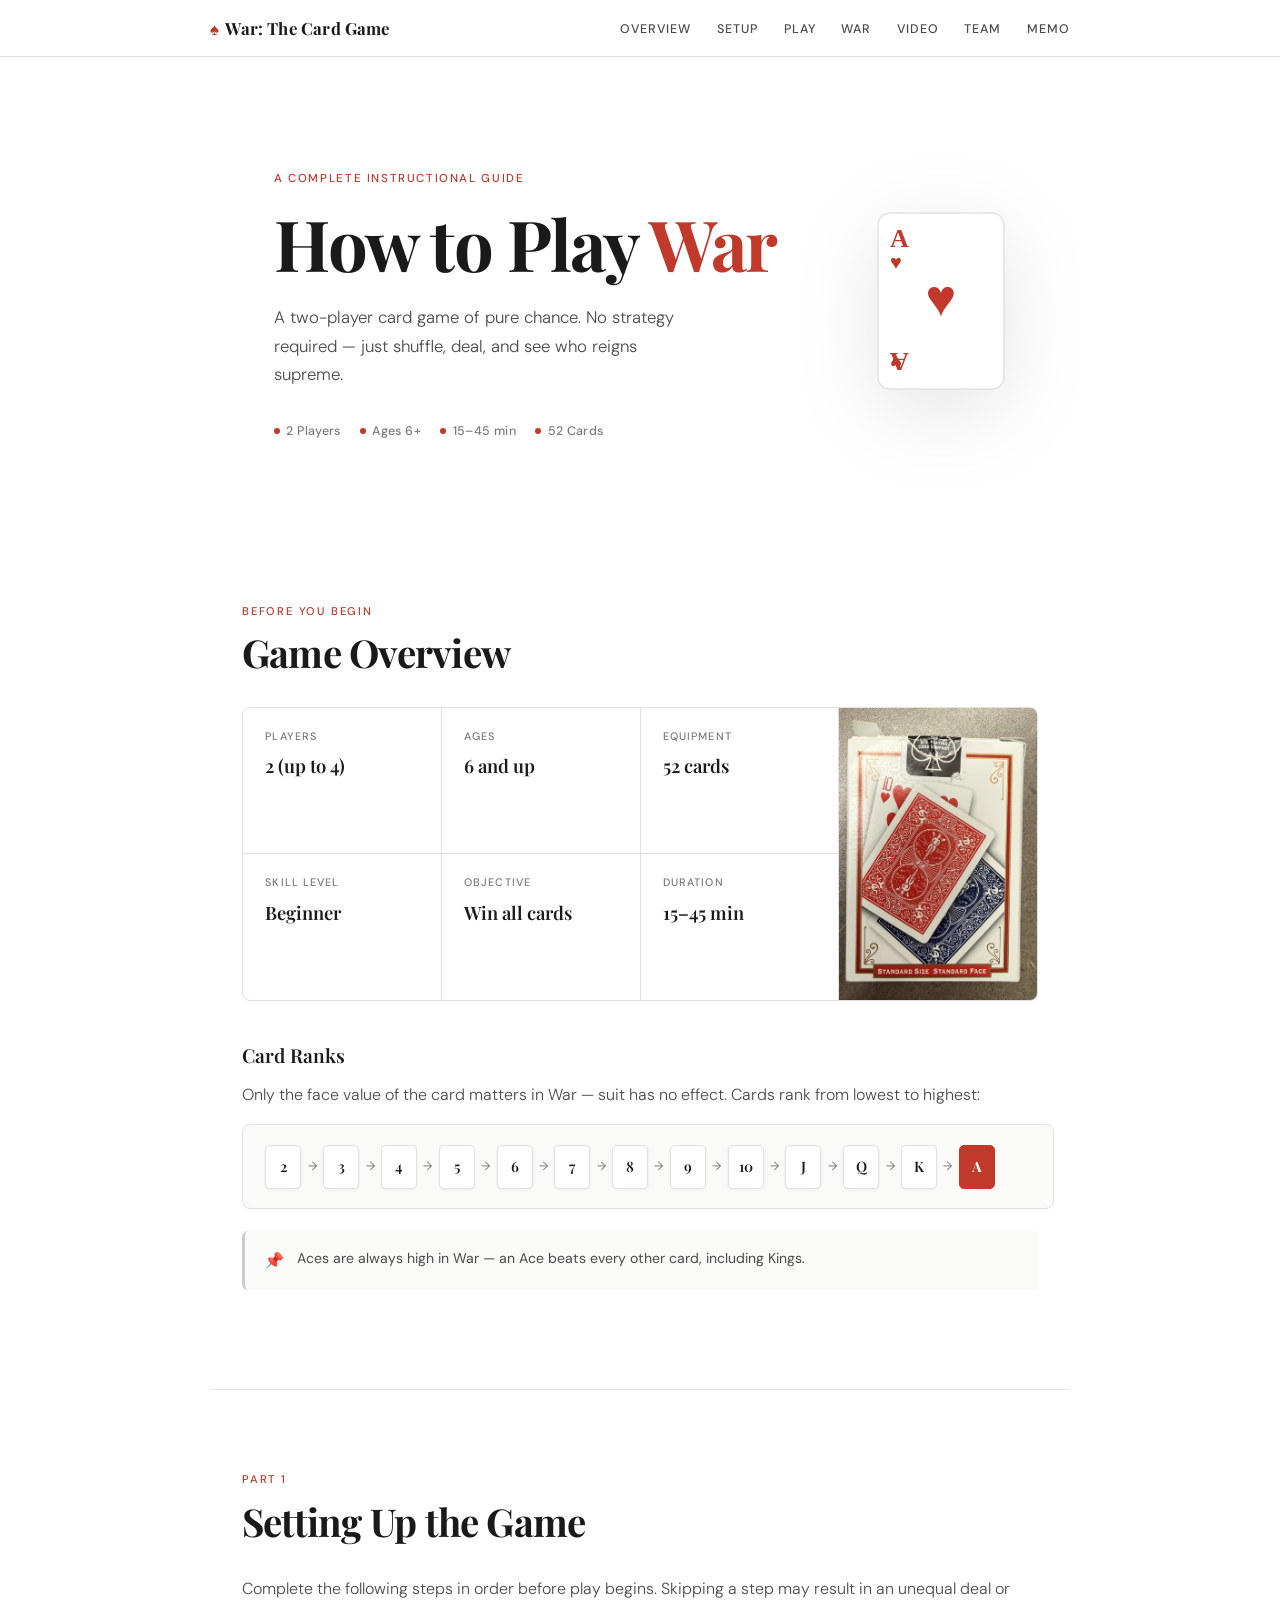
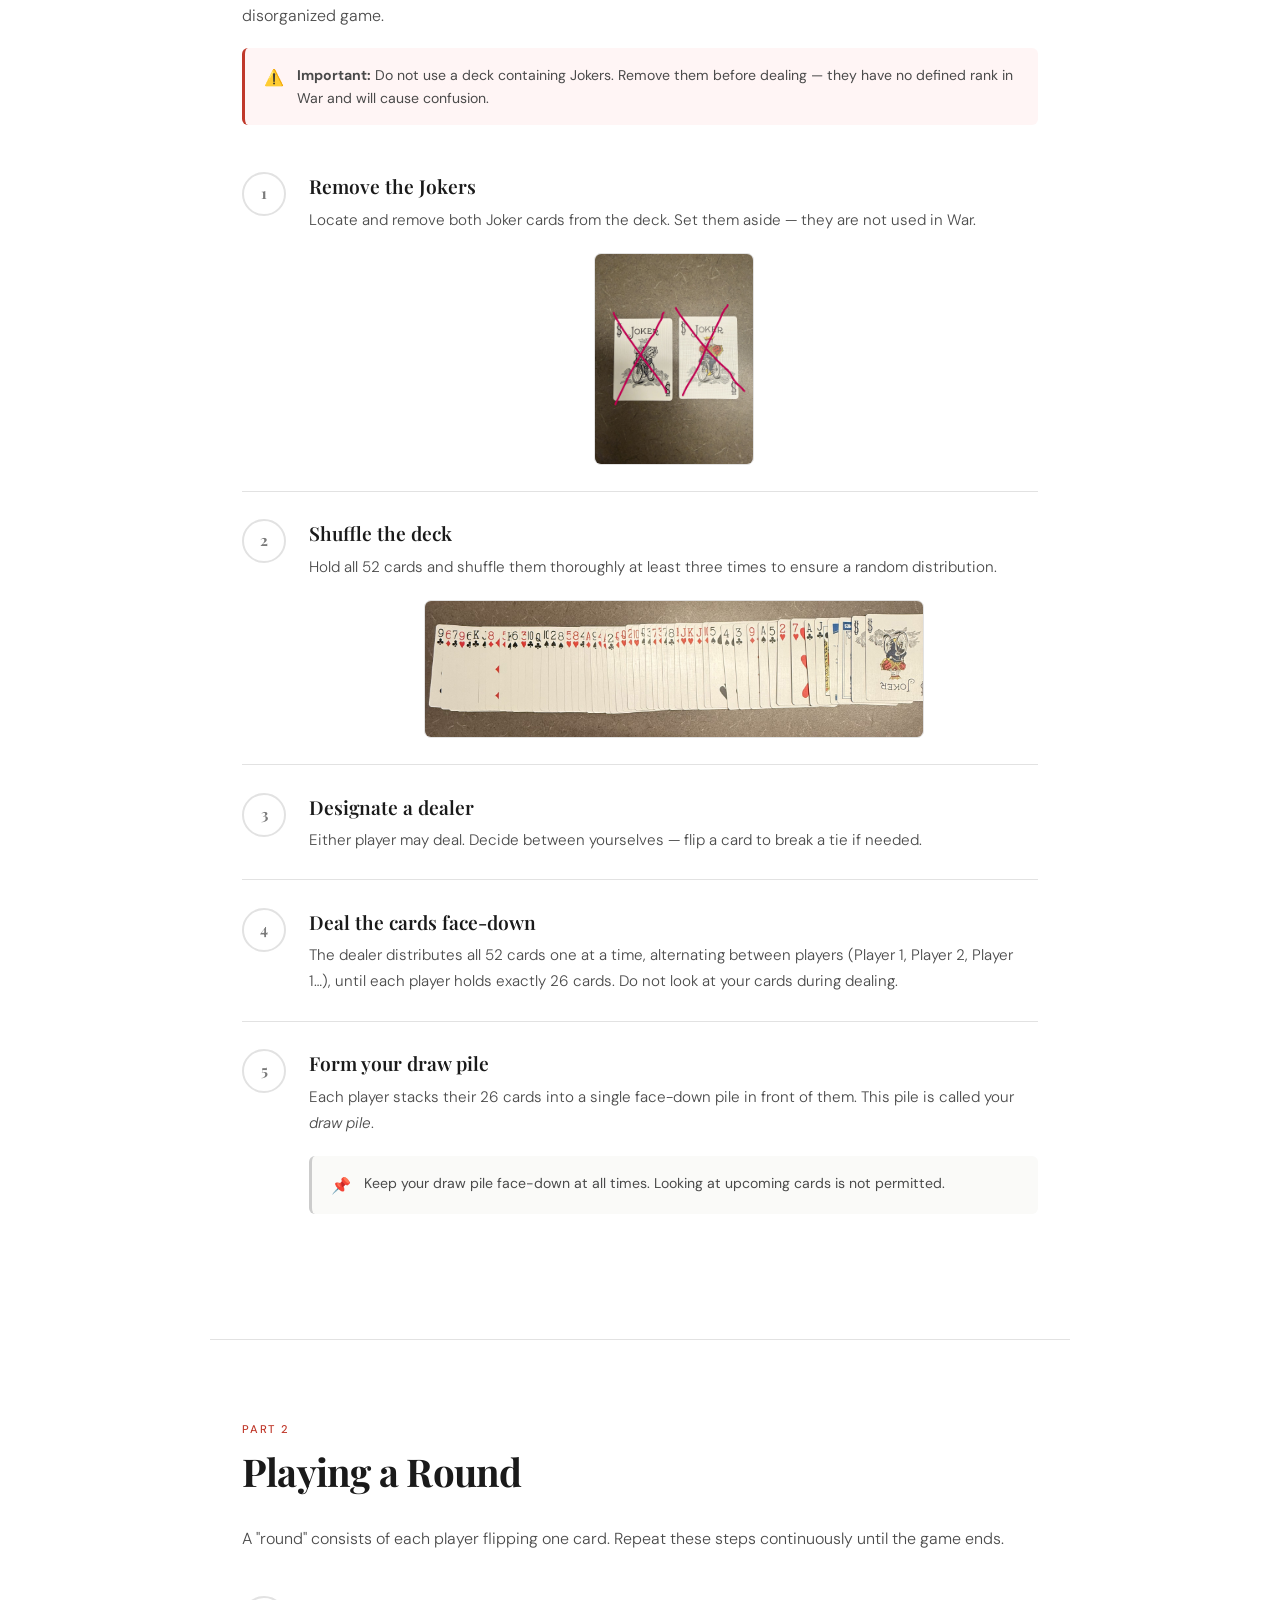
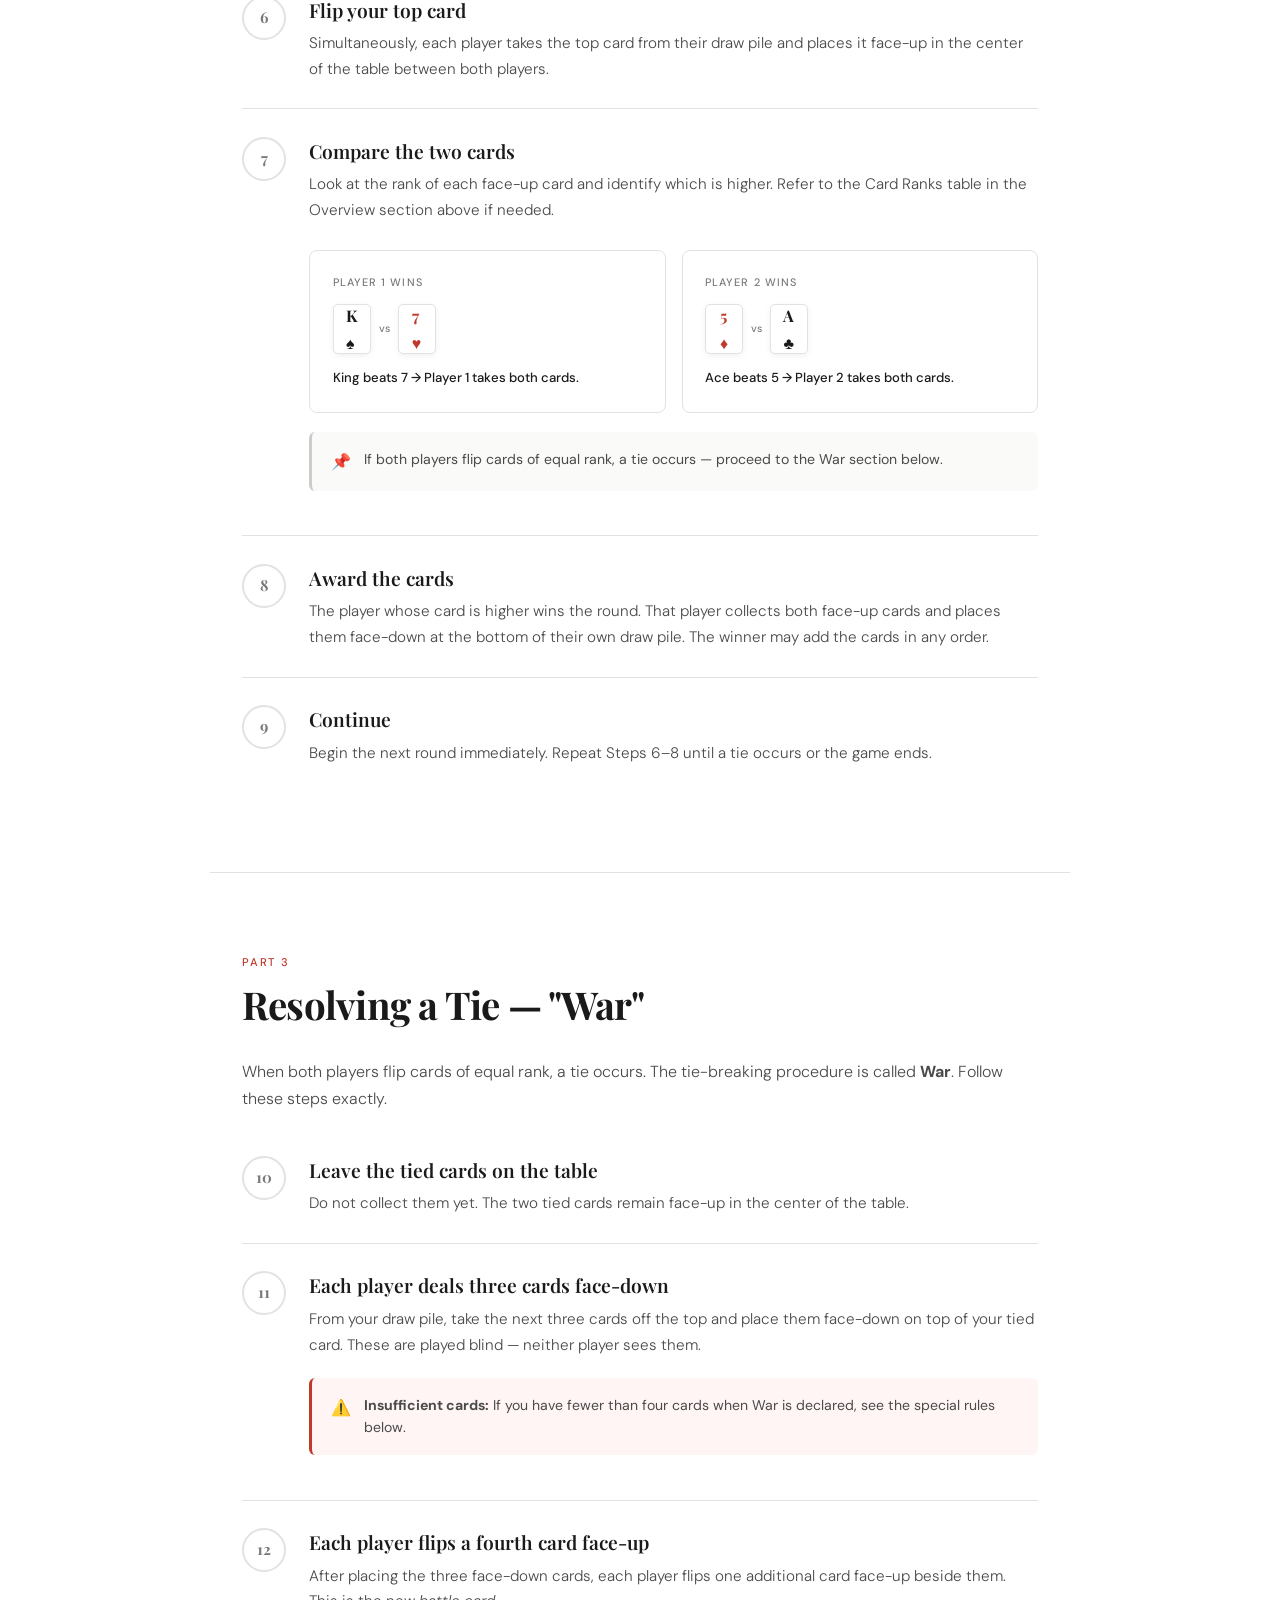
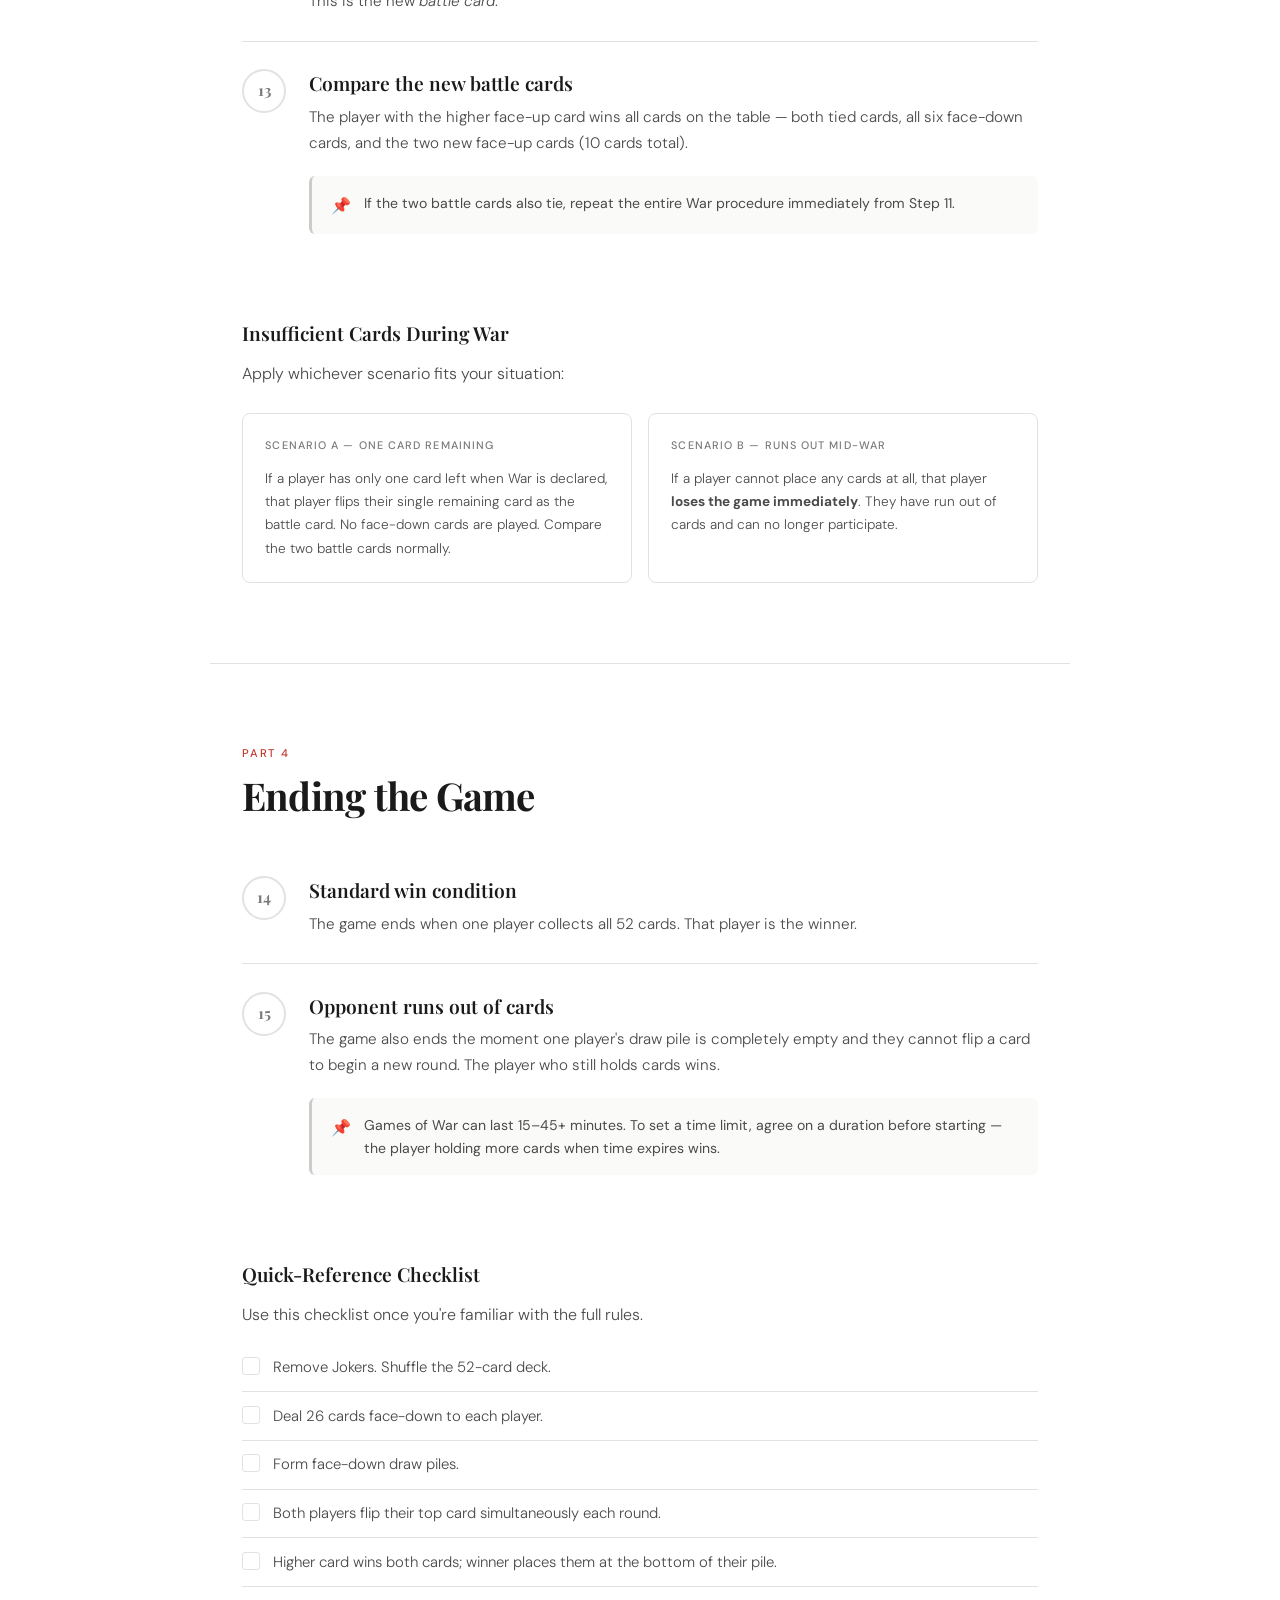
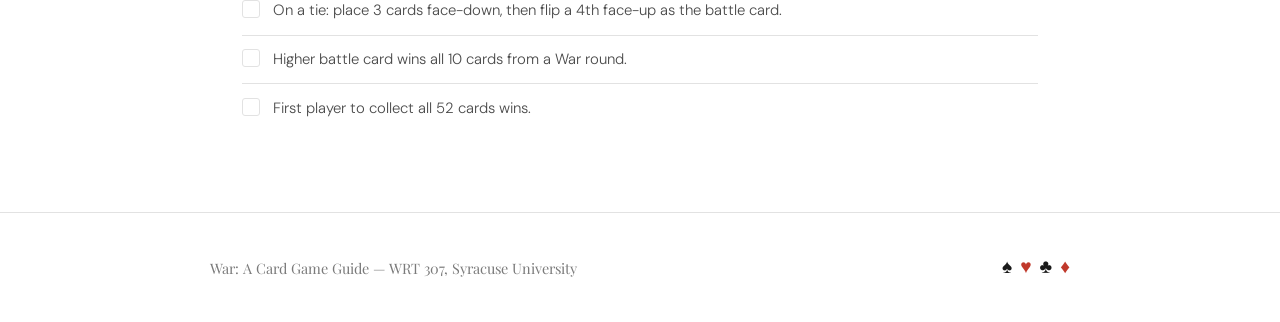
==== index.html @ cea11116 "initial" ====
<!DOCTYPE html>
<html lang="en">
<head>
<meta charset="UTF-8" />
<meta name="viewport" content="width=device-width, initial-scale=1.0" />
<title>How to Play War — A Complete Guide</title>
<link rel="preconnect" href="https://fonts.googleapis.com" />
<link rel="preconnect" href="https://fonts.gstatic.com" crossorigin />
<link href="https://fonts.googleapis.com/css2?family=Playfair+Display:wght@400;600;700&family=DM+Sans:wght@300;400;500&display=swap" rel="stylesheet" />
<link rel="stylesheet" href="styles.css" />
</head>
<body>

<div id="progress-bar"></div>

<nav>
  <div class="nav-inner">
    <a class="nav-logo" href="#hero"><span>♠</span> War: The Card Game</a>
    <ul class="nav-links">
      <li><a href="#overview"  data-section="overview">Overview</a></li>
      <li><a href="#setup"     data-section="setup">Setup</a></li>
      <li><a href="#play"      data-section="play">Play</a></li>
      <li><a href="#war"       data-section="war">War</a></li>
      <li><a href="video.html">Video</a></li>
      <li><a href="team.html">Team</a></li>
      <li><a href="memo.html">Memo</a></li>
    </ul>
  </div>
</nav>

<!-- ═══════════════════════════════ HERO ═══════════════════════════════ -->
<div id="hero" style="max-width:var(--max);margin:0 auto;padding:0 2rem;">
  <div class="hero">
    <div class="hero-text">
      <div class="hero-eyebrow">A Complete Instructional Guide</div>
      <h1>How to Play <em>War</em></h1>
      <p class="hero-sub">A two-player card game of pure chance. No strategy required — just shuffle, deal, and see who reigns supreme.</p>
      <div class="hero-meta">
        <div class="meta-chip"><div class="dot"></div>2 Players</div>
        <div class="meta-chip"><div class="dot"></div>Ages 6+</div>
        <div class="meta-chip"><div class="dot"></div>15–45 min</div>
        <div class="meta-chip"><div class="dot"></div>52 Cards</div>
      </div>
    </div>
    <div class="hero-card">
      <svg width="130" height="180" viewBox="0 0 130 180" fill="none" xmlns="http://www.w3.org/2000/svg">
        <rect x="2" y="2" width="126" height="176" rx="12" fill="white" stroke="#E2E2E2" stroke-width="1.5"/>
        <text x="14" y="36" font-family="Georgia,serif" font-size="26" font-weight="700" fill="#C0392B">A</text>
        <text x="14" y="58" font-family="Georgia,serif" font-size="20" fill="#C0392B">♥</text>
        <text x="65" y="105" text-anchor="middle" font-family="Georgia,serif" font-size="52" fill="#C0392B">♥</text>
        <text x="116" y="158" text-anchor="end" font-family="Georgia,serif" font-size="26" font-weight="700" fill="#C0392B" transform="rotate(180 65 150)">A</text>
        <text x="116" y="180" text-anchor="end" font-family="Georgia,serif" font-size="20" fill="#C0392B" transform="rotate(180 65 162)">♥</text>
      </svg>
    </div>
  </div>
</div>

<!-- ═══════════════════════════ OVERVIEW ══════════════════════════════ -->
<section id="overview">
  <div class="section-label">Before You Begin</div>
  <h2>Game Overview</h2>
  <div class="overview-grid" style="grid-template-columns:repeat(4,1fr);grid-template-rows:auto auto;">
    <div class="overview-cell"><div class="label">Players</div><div class="value">2 (up to 4)</div></div>
    <div class="overview-cell"><div class="label">Ages</div><div class="value">6 and up</div></div>
    <div class="overview-cell"><div class="label">Equipment</div><div class="value">52 cards</div></div>
    <div class="overview-cell" style="grid-row:span 2;padding:0;overflow:hidden;">
      <img src="/photos/cards-cropped.jpg" alt="A deck of playing cards" style="width:100%;height:100%;object-fit:cover;display:block;" />
    </div>
    <div class="overview-cell"><div class="label">Skill level</div><div class="value">Beginner</div></div>
    <div class="overview-cell"><div class="label">Objective</div><div class="value">Win all cards</div></div>
    <div class="overview-cell"><div class="label">Duration</div><div class="value">15–45 min</div></div>
  </div>

  <h3>Card Ranks</h3>
  <p>Only the face value of the card matters in War — suit has no effect. Cards rank from lowest to highest:</p>
  <div class="rank-strip" style="width:102%;">
    <div class="rank-card">2</div><div class="rank-arrow">→</div>
    <div class="rank-card">3</div><div class="rank-arrow">→</div>
    <div class="rank-card">4</div><div class="rank-arrow">→</div>
    <div class="rank-card">5</div><div class="rank-arrow">→</div>
    <div class="rank-card">6</div><div class="rank-arrow">→</div>
    <div class="rank-card">7</div><div class="rank-arrow">→</div>
    <div class="rank-card">8</div><div class="rank-arrow">→</div>
    <div class="rank-card">9</div><div class="rank-arrow">→</div>
    <div class="rank-card">10</div><div class="rank-arrow">→</div>
    <div class="rank-card">J</div><div class="rank-arrow">→</div>
    <div class="rank-card">Q</div><div class="rank-arrow">→</div>
    <div class="rank-card">K</div><div class="rank-arrow">→</div>
    <div class="rank-card ace">A</div>
  </div>
  <div class="callout note">
    <span class="callout-icon">📌</span>
    <span>Aces are always high in War — an Ace beats every other card, including Kings.</span>
  </div>
</section>

<!-- ════════════════════════════ SETUP ════════════════════════════════ -->
<section id="setup">
  <div class="section-label">Part 1</div>
  <h2>Setting Up the Game</h2>
  <p>Complete the following steps in order before play begins. Skipping a step may result in an unequal deal or disorganized game.</p>

  <div class="callout warn">
    <span class="callout-icon">⚠️</span>
    <span><strong>Important:</strong> Do not use a deck containing Jokers. Remove them before dealing — they have no defined rank in War and will cause confusion.</span>
  </div>

  <ol class="steps">
    <li class="step-item">
      <div class="step-number">1</div>
      <div class="step-body">
        <h3>Remove the Jokers</h3>
        <p>Locate and remove both Joker cards from the deck. Set them aside — they are not used in War.</p>
        <div style="display:flex;justify-content:center;margin-top:1.2rem;">
          <img src="photos/joker-crossed.jpg" alt="Joker cards being removed" style="width:160px;object-fit:cover;border-radius:7px;border:1.5px solid var(--rule);" />
        </div>
      </div>
    </li>
    <li class="step-item">
      <div class="step-number">2</div>
      <div class="step-body">
        <h3>Shuffle the deck</h3>
        <p>Hold all 52 cards and shuffle them thoroughly at least three times to ensure a random distribution.</p>
        <div style="display:flex;justify-content:center;margin-top:1.2rem;">
          <img src="photos/cards-out2-cropped.jpg" alt="Joker cards being removed" style="width:500px;object-fit:cover;border-radius:7px;border:1.5px solid var(--rule);" />
        </div>
      </div>
    </li>
    <li class="step-item">
      <div class="step-number">3</div>
      <div class="step-body">
        <h3>Designate a dealer</h3>
        <p>Either player may deal. Decide between yourselves — flip a card to break a tie if needed.</p>
      </div>
    </li>
    <li class="step-item">
      <div class="step-number">4</div>
      <div class="step-body">
        <h3>Deal the cards face-down</h3>
        <p>The dealer distributes all 52 cards one at a time, alternating between players (Player 1, Player 2, Player 1…), until each player holds exactly 26 cards. Do not look at your cards during dealing.</p>
      </div>
    </li>
    <li class="step-item">
      <div class="step-number">5</div>
      <div class="step-body">
        <h3>Form your draw pile</h3>
        <p>Each player stacks their 26 cards into a single face-down pile in front of them. This pile is called your <em>draw pile</em>.</p>
        <div class="callout note">
          <span class="callout-icon">📌</span>
          <span>Keep your draw pile face-down at all times. Looking at upcoming cards is not permitted.</span>
        </div>
      </div>
    </li>
  </ol>
</section>

<!-- ═══════════════════════════ PLAY ══════════════════════════════════ -->
<section id="play">
  <div class="section-label">Part 2</div>
  <h2>Playing a Round</h2>
  <p>A "round" consists of each player flipping one card. Repeat these steps continuously until the game ends.</p>

  <ol class="steps">
    <li class="step-item">
      <div class="step-number">6</div>
      <div class="step-body">
        <h3>Flip your top card</h3>
        <p>Simultaneously, each player takes the top card from their draw pile and places it face-up in the center of the table between both players.</p>
      </div>
    </li>
    <li class="step-item">
      <div class="step-number">7</div>
      <div class="step-body">
        <h3>Compare the two cards</h3>
        <p>Look at the rank of each face-up card and identify which is higher. Refer to the Card Ranks table in the Overview section above if needed.</p>
        <div class="example-grid">
          <div class="example-card">
            <div class="example-label">Player 1 Wins</div>
            <div class="example-faces">
              <div class="mini-card">K<br/>♠</div>
              <div class="vs-text">vs</div>
              <div class="mini-card red-suit">7<br/>♥</div>
            </div>
            <div class="example-result">King beats 7 → Player 1 takes both cards.</div>
          </div>
          <div class="example-card">
            <div class="example-label">Player 2 Wins</div>
            <div class="example-faces">
              <div class="mini-card red-suit">5<br/>♦</div>
              <div class="vs-text">vs</div>
              <div class="mini-card">A<br/>♣</div>
            </div>
            <div class="example-result">Ace beats 5 → Player 2 takes both cards.</div>
          </div>
        </div>
        <div class="callout note" style="margin-top:1.2rem;">
          <span class="callout-icon">📌</span>
          <span>If both players flip cards of equal rank, a tie occurs — proceed to the War section below.</span>
        </div>
      </div>
    </li>
    <li class="step-item">
      <div class="step-number">8</div>
      <div class="step-body">
        <h3>Award the cards</h3>
        <p>The player whose card is higher wins the round. That player collects both face-up cards and places them face-down at the bottom of their own draw pile. The winner may add the cards in any order.</p>
      </div>
    </li>
    <li class="step-item">
      <div class="step-number">9</div>
      <div class="step-body">
        <h3>Continue</h3>
        <p>Begin the next round immediately. Repeat Steps 6–8 until a tie occurs or the game ends.</p>
      </div>
    </li>
  </ol>
</section>

<!-- ════════════════════════════ WAR ══════════════════════════════════ -->
<section id="war">
  <div class="section-label">Part 3</div>
  <h2>Resolving a Tie — "War"</h2>
  <p>When both players flip cards of equal rank, a tie occurs. The tie-breaking procedure is called <strong>War</strong>. Follow these steps exactly.</p>

  <ol class="steps">
    <li class="step-item">
      <div class="step-number">10</div>
      <div class="step-body">
        <h3>Leave the tied cards on the table</h3>
        <p>Do not collect them yet. The two tied cards remain face-up in the center of the table.</p>
      </div>
    </li>
    <li class="step-item">
      <div class="step-number">11</div>
      <div class="step-body">
        <h3>Each player deals three cards face-down</h3>
        <p>From your draw pile, take the next three cards off the top and place them face-down on top of your tied card. These are played blind — neither player sees them.</p>
        <div class="callout warn">
          <span class="callout-icon">⚠️</span>
          <span><strong>Insufficient cards:</strong> If you have fewer than four cards when War is declared, see the special rules below.</span>
        </div>
      </div>
    </li>
    <li class="step-item">
      <div class="step-number">12</div>
      <div class="step-body">
        <h3>Each player flips a fourth card face-up</h3>
        <p>After placing the three face-down cards, each player flips one additional card face-up beside them. This is the new <em>battle card</em>.</p>
      </div>
    </li>
    <li class="step-item">
      <div class="step-number">13</div>
      <div class="step-body">
        <h3>Compare the new battle cards</h3>
        <p>The player with the higher face-up card wins all cards on the table — both tied cards, all six face-down cards, and the two new face-up cards (10 cards total).</p>
        <div class="callout note">
          <span class="callout-icon">📌</span>
          <span>If the two battle cards also tie, repeat the entire War procedure immediately from Step 11.</span>
        </div>
      </div>
    </li>
  </ol>

  <h3 style="margin-top:2.4rem;">Insufficient Cards During War</h3>
  <p style="margin-bottom:1rem;">Apply whichever scenario fits your situation:</p>
  <div class="example-grid">
    <div class="example-card">
      <div class="example-label">Scenario A — One card remaining</div>
      <p style="font-size:0.85rem;margin:0;">If a player has only one card left when War is declared, that player flips their single remaining card as the battle card. No face-down cards are played. Compare the two battle cards normally.</p>
    </div>
    <div class="example-card">
      <div class="example-label">Scenario B — Runs out mid-War</div>
      <p style="font-size:0.85rem;margin:0;">If a player cannot place any cards at all, that player <strong>loses the game immediately</strong>. They have run out of cards and can no longer participate.</p>
    </div>
  </div>
</section>

<!-- ════════════════════════════ END GAME ═════════════════════════════ -->
<section id="end">
  <div class="section-label">Part 4</div>
  <h2>Ending the Game</h2>

  <ol class="steps">
    <li class="step-item">
      <div class="step-number">14</div>
      <div class="step-body">
        <h3>Standard win condition</h3>
        <p>The game ends when one player collects all 52 cards. That player is the winner.</p>
      </div>
    </li>
    <li class="step-item">
      <div class="step-number">15</div>
      <div class="step-body">
        <h3>Opponent runs out of cards</h3>
        <p>The game also ends the moment one player's draw pile is completely empty and they cannot flip a card to begin a new round. The player who still holds cards wins.</p>
        <div class="callout note">
          <span class="callout-icon">📌</span>
          <span>Games of War can last 15–45+ minutes. To set a time limit, agree on a duration before starting — the player holding more cards when time expires wins.</span>
        </div>
      </div>
    </li>
  </ol>

  <h3 style="margin-top:2.4rem;">Quick-Reference Checklist</h3>
  <p style="margin-bottom:1rem;">Use this checklist once you're familiar with the full rules.</p>
  <ul class="checklist">
    <li class="check-item"><div class="check-box"></div>Remove Jokers. Shuffle the 52-card deck.</li>
    <li class="check-item"><div class="check-box"></div>Deal 26 cards face-down to each player.</li>
    <li class="check-item"><div class="check-box"></div>Form face-down draw piles.</li>
    <li class="check-item"><div class="check-box"></div>Both players flip their top card simultaneously each round.</li>
    <li class="check-item"><div class="check-box"></div>Higher card wins both cards; winner places them at the bottom of their pile.</li>
    <li class="check-item"><div class="check-box"></div>On a tie: place 3 cards face-down, then flip a 4th face-up as the battle card.</li>
    <li class="check-item"><div class="check-box"></div>Higher battle card wins all 10 cards from a War round.</li>
    <li class="check-item"><div class="check-box"></div>First player to collect all 52 cards wins.</li>
  </ul>
</section>

<footer>
  <div class="footer-inner">
    <div class="footer-brand">War: A Card Game Guide &mdash; WRT 307, Syracuse University</div>
    <div class="suits"><span>♠</span><span>♥</span><span>♣</span><span>♦</span></div>
  </div>
</footer>

<script>
  // ── Progress bar ──
  const bar = document.getElementById('progress-bar');

  // ── Scroll-spy: highlight nav link for current section ──
  const spySections = ['overview', 'setup', 'play', 'war'];
  const navLinks = document.querySelectorAll('.nav-links a[data-section]');

  function getActiveSection() {
    // Trigger point: 1/3 down the viewport
    const trigger = window.scrollY + window.innerHeight / 3;
    let active = null;
    for (const id of spySections) {
      const el = document.getElementById(id);
      if (el && el.offsetTop <= trigger) active = id;
    }
    return active;
  }

  function onScroll() {
    // Progress bar
    const docH = document.documentElement.scrollHeight - window.innerHeight;
    bar.style.width = (docH > 0 ? (window.scrollY / docH) * 100 : 0) + '%';

    // Active nav link
    const active = getActiveSection();
    navLinks.forEach(link => {
      link.classList.toggle('active', link.dataset.section === active);
    });
  }

  window.addEventListener('scroll', onScroll, { passive: true });
  onScroll(); // initialise on load
</script>
</body>
</html>
---- styles.css ----
/* ── Reset & Base ── */
*, *::before, *::after { box-sizing: border-box; margin: 0; padding: 0; }

:root {
  --red:      #C0392B;
  --red-soft: #F5E6E6;
  --ink:      #1A1A1A;
  --ink-mid:  #4A4A4A;
  --ink-soft: #7A7A7A;
  --rule:     #E2E2E2;
  --white:    #FFFFFF;
  --cream:    #FAFAF8;
  --font-display: 'Playfair Display', Georgia, serif;
  --font-body:    'DM Sans', sans-serif;
  --max: 860px;
  --transition: 0.22s ease;
}

html { scroll-behavior: smooth; font-size: 16px; }
body { font-family: var(--font-body); background: var(--white); color: var(--ink); line-height: 1.7; }

/* ── Progress Bar ── */
#progress-bar {
  position: fixed; top: 0; left: 0;
  height: 3px; width: 0%;
  background: var(--red); z-index: 9999;
  transition: width 0.1s linear;
}

/* ── Nav ── */
nav {
  position: sticky; top: 0;
  background: rgba(255,255,255,0.96);
  backdrop-filter: blur(8px);
  border-bottom: 1px solid var(--rule);
  z-index: 100; padding: 0 2rem;
}
.nav-inner {
  max-width: var(--max); margin: 0 auto;
  display: flex; align-items: center;
  justify-content: space-between;
  height: 56px; gap: 1rem;
}
.nav-logo {
  font-family: var(--font-display); font-weight: 700;
  font-size: 1.05rem; color: var(--ink);
  text-decoration: none; letter-spacing: 0.01em;
  display: flex; align-items: center; gap: 0.4rem;
}
.nav-logo span { color: var(--red); }
.nav-links { display: flex; gap: 1.6rem; list-style: none; }
.nav-links a {
  font-size: 0.78rem; font-weight: 500;
  letter-spacing: 0.08em; text-transform: uppercase;
  color: var(--ink-mid); text-decoration: none;
  transition: color var(--transition);
}
.nav-links a:hover,
.nav-links a.active { color: var(--red); }

/* ── Section scaffolding ── */
section {
  max-width: var(--max); margin: 0 auto;
  padding: 5rem 2rem; border-top: 1px solid var(--rule);
}
section:first-of-type { border-top: none; }
.section-label {
  font-size: 0.7rem; letter-spacing: 0.16em;
  text-transform: uppercase; color: var(--red);
  font-weight: 500; margin-bottom: 0.6rem;
}
h2 {
  font-family: var(--font-display);
  font-size: clamp(1.7rem, 3.5vw, 2.4rem);
  font-weight: 700; letter-spacing: -0.02em;
  line-height: 1.15; color: var(--ink); margin-bottom: 2rem;
}
h3 {
  font-family: var(--font-display);
  font-size: 1.2rem; font-weight: 600;
  color: var(--ink); margin-bottom: 0.6rem;
}
p { color: var(--ink-mid); font-weight: 300; margin-bottom: 1rem; }
p:last-child { margin-bottom: 0; }

/* ── Hero ── */
.hero {
  max-width: var(--max); margin: 0 auto;
  padding: 7rem 2rem 5rem;
  display: grid; grid-template-columns: 1fr auto;
  gap: 3rem; align-items: center;
}
.hero-eyebrow {
  font-size: 0.72rem; letter-spacing: 0.14em;
  text-transform: uppercase; color: var(--red);
  font-weight: 500; margin-bottom: 1rem;
}
.hero h1 {
  font-family: var(--font-display);
  font-size: clamp(2.8rem, 6vw, 4.4rem);
  line-height: 1.08; font-weight: 700;
  letter-spacing: -0.02em; color: var(--ink); margin-bottom: 1.4rem;
}
.hero h1 em { color: var(--red); font-style: normal; }
.hero-sub {
  font-size: 1.05rem; color: var(--ink-mid);
  max-width: 420px; margin-bottom: 2rem; font-weight: 300;
}
.hero-meta { display: flex; flex-wrap: wrap; gap: 1.2rem; }
.meta-chip {
  display: flex; align-items: center; gap: 0.4rem;
  font-size: 0.78rem; font-weight: 500;
  color: var(--ink-soft); letter-spacing: 0.03em;
}
.meta-chip .dot { width: 6px; height: 6px; border-radius: 50%; background: var(--red); }
.hero-card { flex-shrink: 0; }
.hero-card svg { filter: drop-shadow(0 20px 40px rgba(0,0,0,0.10)); transition: transform 0.4s ease; }
.hero-card svg:hover { transform: rotate(-4deg) scale(1.04); }

/* ── Overview grid ── */
.overview-grid {
  display: grid; grid-template-columns: repeat(auto-fill, minmax(170px, 1fr));
  gap: 1px; border: 1px solid var(--rule);
  background: var(--rule); margin-bottom: 2.4rem;
  border-radius: 8px; overflow: hidden;
}
.overview-cell { background: var(--white); padding: 1.2rem 1.4rem; transition: background var(--transition); }
.overview-cell:hover { background: var(--cream); }
.overview-cell .label {
  font-size: 0.68rem; letter-spacing: 0.1em;
  text-transform: uppercase; color: var(--ink-soft);
  margin-bottom: 0.3rem; font-weight: 500;
}
.overview-cell .value {
  font-family: var(--font-display); font-size: 1.15rem;
  color: var(--ink); font-weight: 600;
}

/* ── Rank strip ── */
.rank-strip {
  display: flex; flex-wrap: wrap; gap: 0.4rem;
  align-items: center; padding: 1.2rem 1.4rem;
  background: var(--cream); border-radius: 8px;
  border: 1px solid var(--rule); margin-bottom: 1.4rem;
}
.rank-card {
  display: inline-flex; align-items: center; justify-content: center;
  width: 36px; height: 44px; background: var(--white);
  border: 1px solid var(--rule); border-radius: 5px;
  font-family: var(--font-display); font-size: 0.9rem; font-weight: 600;
  color: var(--ink); cursor: default;
  transition: transform var(--transition), border-color var(--transition), color var(--transition);
  box-shadow: 0 1px 3px rgba(0,0,0,0.06);
}
.rank-card:hover { transform: translateY(-5px) scale(1.08); border-color: var(--red); color: var(--red); box-shadow: 0 8px 18px rgba(192,57,43,0.15); }
.rank-card.ace { background: var(--red); color: var(--white); border-color: var(--red); font-weight: 700; }
.rank-card.ace:hover { transform: translateY(-5px) scale(1.08); color: var(--white); }
.rank-arrow { font-size: 0.75rem; color: var(--ink-soft); }

/* ── Steps ── */
.steps { list-style: none; }
.step-item {
  display: grid; grid-template-columns: 48px 1fr;
  gap: 1.2rem; padding: 1.6rem 0;
  border-bottom: 1px solid var(--rule);
}
.step-item:last-child { border-bottom: none; }
.step-number {
  width: 44px; height: 44px; border-radius: 50%;
  border: 2px solid var(--rule); display: flex;
  align-items: center; justify-content: center;
  font-family: var(--font-display); font-size: 0.95rem; font-weight: 700;
  color: var(--ink-soft); flex-shrink: 0; margin-top: 2px;
  transition: border-color var(--transition), color var(--transition), background var(--transition);
}
.step-item:hover .step-number { border-color: var(--red); color: var(--white); background: var(--red); }
.step-body h3 { margin-bottom: 0.3rem; }
.step-body p { font-size: 0.95rem; }

/* ── Callouts ── */
.callout {
  display: flex; gap: 0.8rem; padding: 1rem 1.2rem;
  border-radius: 6px; margin: 1.2rem 0;
  font-size: 0.88rem; font-weight: 400;
  color: var(--ink-mid); line-height: 1.6;
}
.callout.warn { background: #FFF5F5; border-left: 3px solid var(--red); }
.callout.note { background: var(--cream); border-left: 3px solid #CCC; }
.callout-icon { font-size: 1rem; flex-shrink: 0; margin-top: 1px; }

/* ── Example cards ── */
.example-grid { display: grid; grid-template-columns: 1fr 1fr; gap: 1rem; margin-top: 1.6rem; }
.example-card {
  border: 1px solid var(--rule); border-radius: 8px; padding: 1.4rem; cursor: default;
  transition: border-color var(--transition), transform var(--transition), box-shadow var(--transition);
}
.example-card:hover { border-color: var(--red); transform: translateY(-3px); box-shadow: 0 12px 28px rgba(0,0,0,0.07); }
.example-label { font-size: 0.68rem; letter-spacing: 0.1em; text-transform: uppercase; color: var(--ink-soft); margin-bottom: 0.8rem; font-weight: 500; }
.example-faces { display: flex; gap: 0.5rem; align-items: center; margin-bottom: 0.8rem; }
.mini-card {
  width: 38px; height: 50px; background: var(--white); border: 1.5px solid var(--rule);
  border-radius: 5px; display: flex; flex-direction: column;
  align-items: center; justify-content: center;
  font-family: var(--font-display); font-weight: 700; font-size: 1rem;
  box-shadow: 0 2px 6px rgba(0,0,0,0.06);
}
.mini-card.red-suit { color: var(--red); }
.vs-text { font-size: 0.65rem; color: var(--ink-soft); font-weight: 500; }
.example-result { font-size: 0.82rem; font-weight: 500; color: var(--ink); }

/* ── Checklist ── */
.checklist { list-style: none; }
.check-item {
  display: flex; align-items: flex-start; gap: 0.8rem;
  padding: 0.7rem 0; border-bottom: 1px solid var(--rule);
  font-size: 0.93rem; color: var(--ink-mid); font-weight: 300;
}
.check-item:last-child { border-bottom: none; }
.check-box {
  width: 18px; height: 18px; border: 1.5px solid var(--rule);
  border-radius: 3px; flex-shrink: 0; margin-top: 2px;
  transition: border-color var(--transition);
}
.check-item:hover .check-box { border-color: var(--red); }

/* ── Video placeholder ── */
.video-placeholder {
  width: 100%; aspect-ratio: 16 / 9; background: var(--cream);
  border: 1px solid var(--rule); border-radius: 10px;
  display: flex; flex-direction: column;
  align-items: center; justify-content: center; gap: 1rem; cursor: pointer;
  transition: border-color var(--transition), box-shadow var(--transition);
}
.video-placeholder:hover { border-color: var(--red); box-shadow: 0 12px 32px rgba(0,0,0,0.06); }
.play-btn {
  width: 60px; height: 60px; border-radius: 50%;
  background: var(--red); display: flex; align-items: center; justify-content: center;
  transition: transform var(--transition), box-shadow var(--transition);
}
.video-placeholder:hover .play-btn { transform: scale(1.1); box-shadow: 0 8px 24px rgba(192,57,43,0.35); }
.play-btn svg { margin-left: 4px; }
.video-caption { font-size: 0.82rem; color: var(--ink-soft); letter-spacing: 0.04em; }

/* ── Bio section ── */
.bio-grid { display: grid; grid-template-columns: repeat(auto-fill, minmax(150px, 1fr)); gap: 1.6rem; margin-top: 2rem; }
.bio-card { text-align: center; cursor: default; transition: transform var(--transition); }
.bio-card:hover { transform: translateY(-4px); }
.bio-avatar {
  width: 90px; height: 90px; border-radius: 50%;
  background: var(--cream); border: 2px solid var(--rule);
  margin: 0 auto 0.9rem; overflow: hidden;
  display: flex; align-items: center; justify-content: center;
  font-size: 2rem; transition: border-color var(--transition);
}
.bio-card:hover .bio-avatar { border-color: var(--red); }
.bio-avatar img { width: 100%; height: 100%; object-fit: cover; }
.bio-name { font-family: var(--font-display); font-size: 0.95rem; font-weight: 600; color: var(--ink); margin-bottom: 0.25rem; }
.bio-role { font-size: 0.7rem; letter-spacing: 0.08em; text-transform: uppercase; color: var(--red); font-weight: 500; margin-bottom: 0.5rem; }
.bio-text { font-size: 0.78rem; color: var(--ink-soft); font-weight: 300; line-height: 1.5; }

/* ── Design Memo ── */
.memo-block { background: var(--cream); border: 1px solid var(--rule); border-radius: 10px; padding: 2.4rem; }
.memo-header {
  display: flex; justify-content: space-between; align-items: flex-start;
  padding-bottom: 1.2rem; margin-bottom: 1.6rem;
  border-bottom: 1px solid var(--rule); flex-wrap: wrap; gap: 0.8rem;
}
.memo-to { font-size: 0.82rem; color: var(--ink-mid); line-height: 1.8; }
.memo-to span { font-weight: 600; color: var(--ink); }
.memo-tag {
  font-size: 0.68rem; letter-spacing: 0.1em; text-transform: uppercase;
  font-weight: 500; padding: 0.3rem 0.7rem; border-radius: 3px;
  background: var(--red); color: var(--white);
}
.memo-section-title {
  font-size: 0.7rem; letter-spacing: 0.12em; text-transform: uppercase;
  font-weight: 500; color: var(--red); margin: 1.6rem 0 0.5rem;
}

/* ── Footer ── */
footer { border-top: 1px solid var(--rule); padding: 2.4rem 2rem; }
.footer-inner {
  max-width: var(--max); margin: 0 auto;
  display: flex; align-items: center; justify-content: space-between;
  flex-wrap: wrap; gap: 1rem;
}
.footer-brand { font-family: var(--font-display); font-size: 0.9rem; color: var(--ink-soft); }
.suits { font-size: 1.2rem; display: flex; gap: 0.5rem; }
.suits span { color: var(--red); }
.suits span:nth-child(odd) { color: var(--ink); }

/* ── Responsive ── */
@media (max-width: 680px) {
  .hero { grid-template-columns: 1fr; }
  .hero-card { display: none; }
  .example-grid { grid-template-columns: 1fr; }
  .nav-links { gap: 1rem; }
  .bio-grid { grid-template-columns: repeat(auto-fill, minmax(130px, 1fr)); }
}
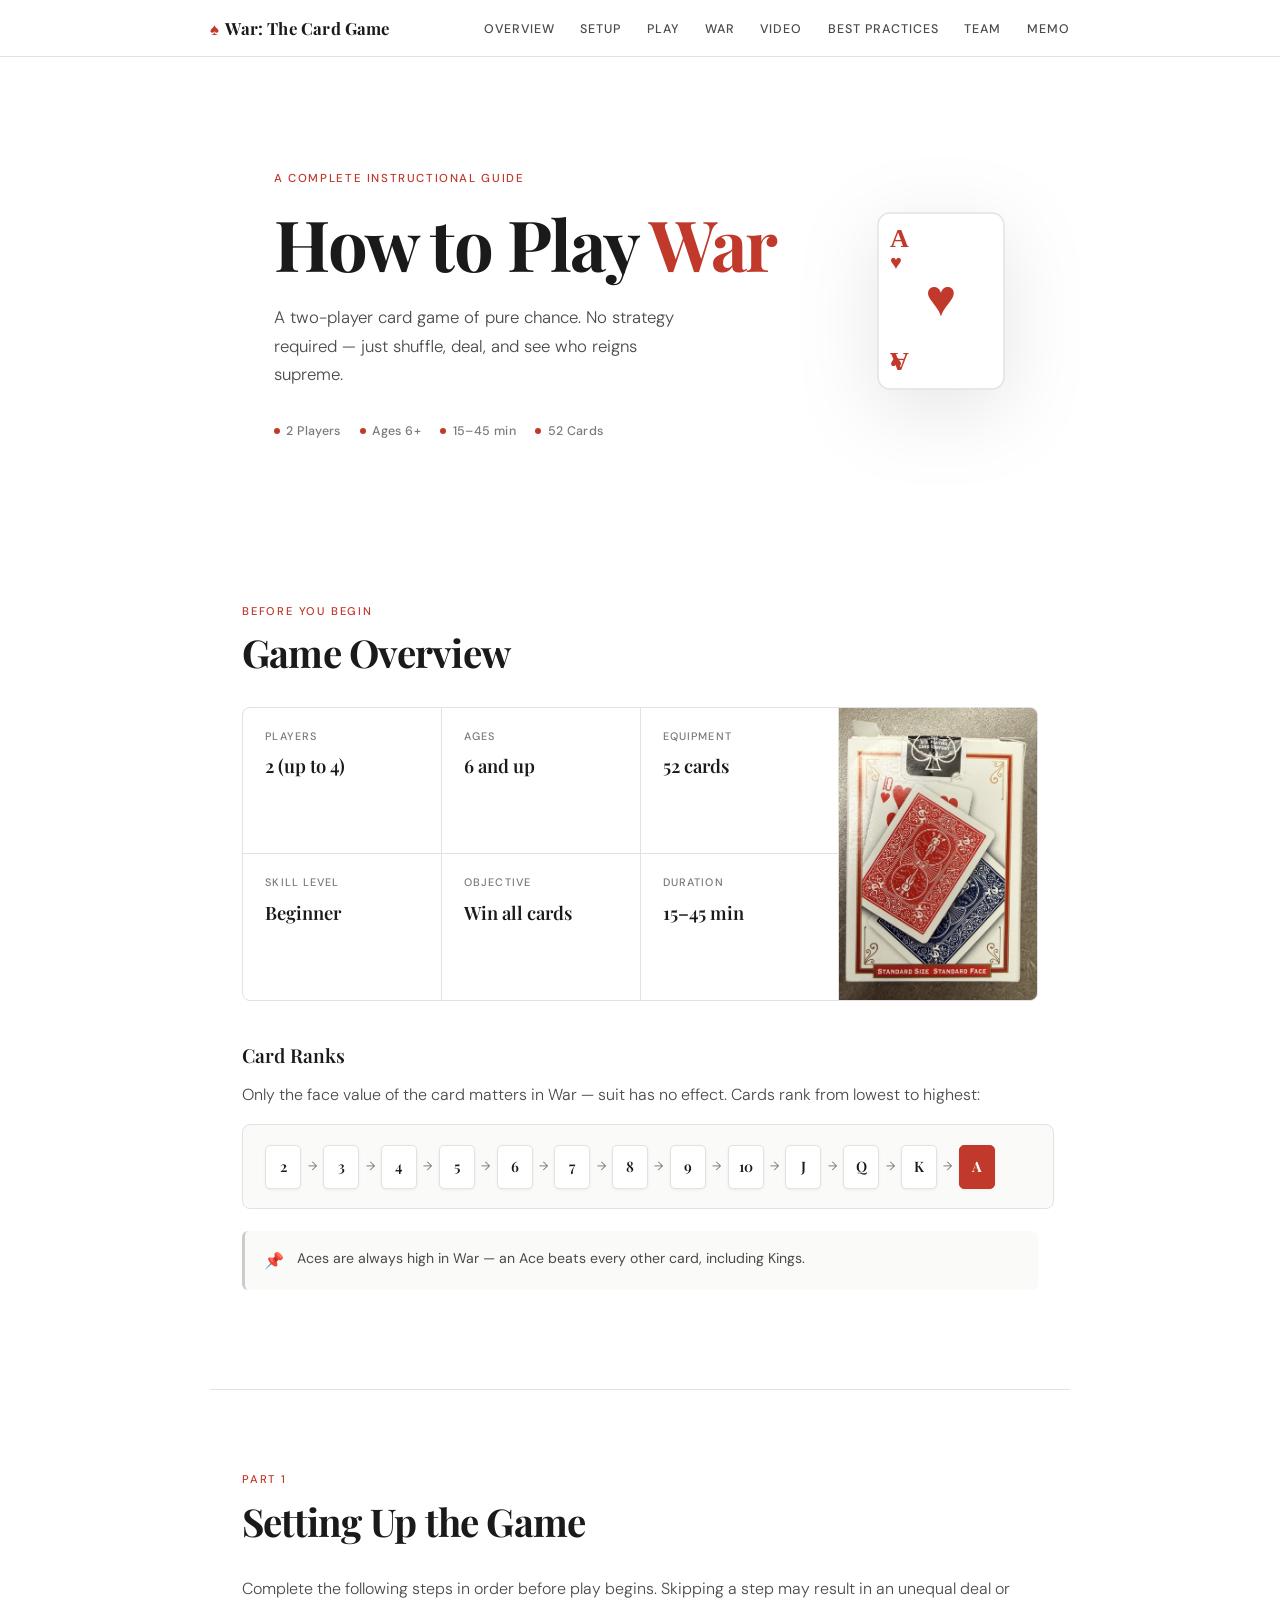
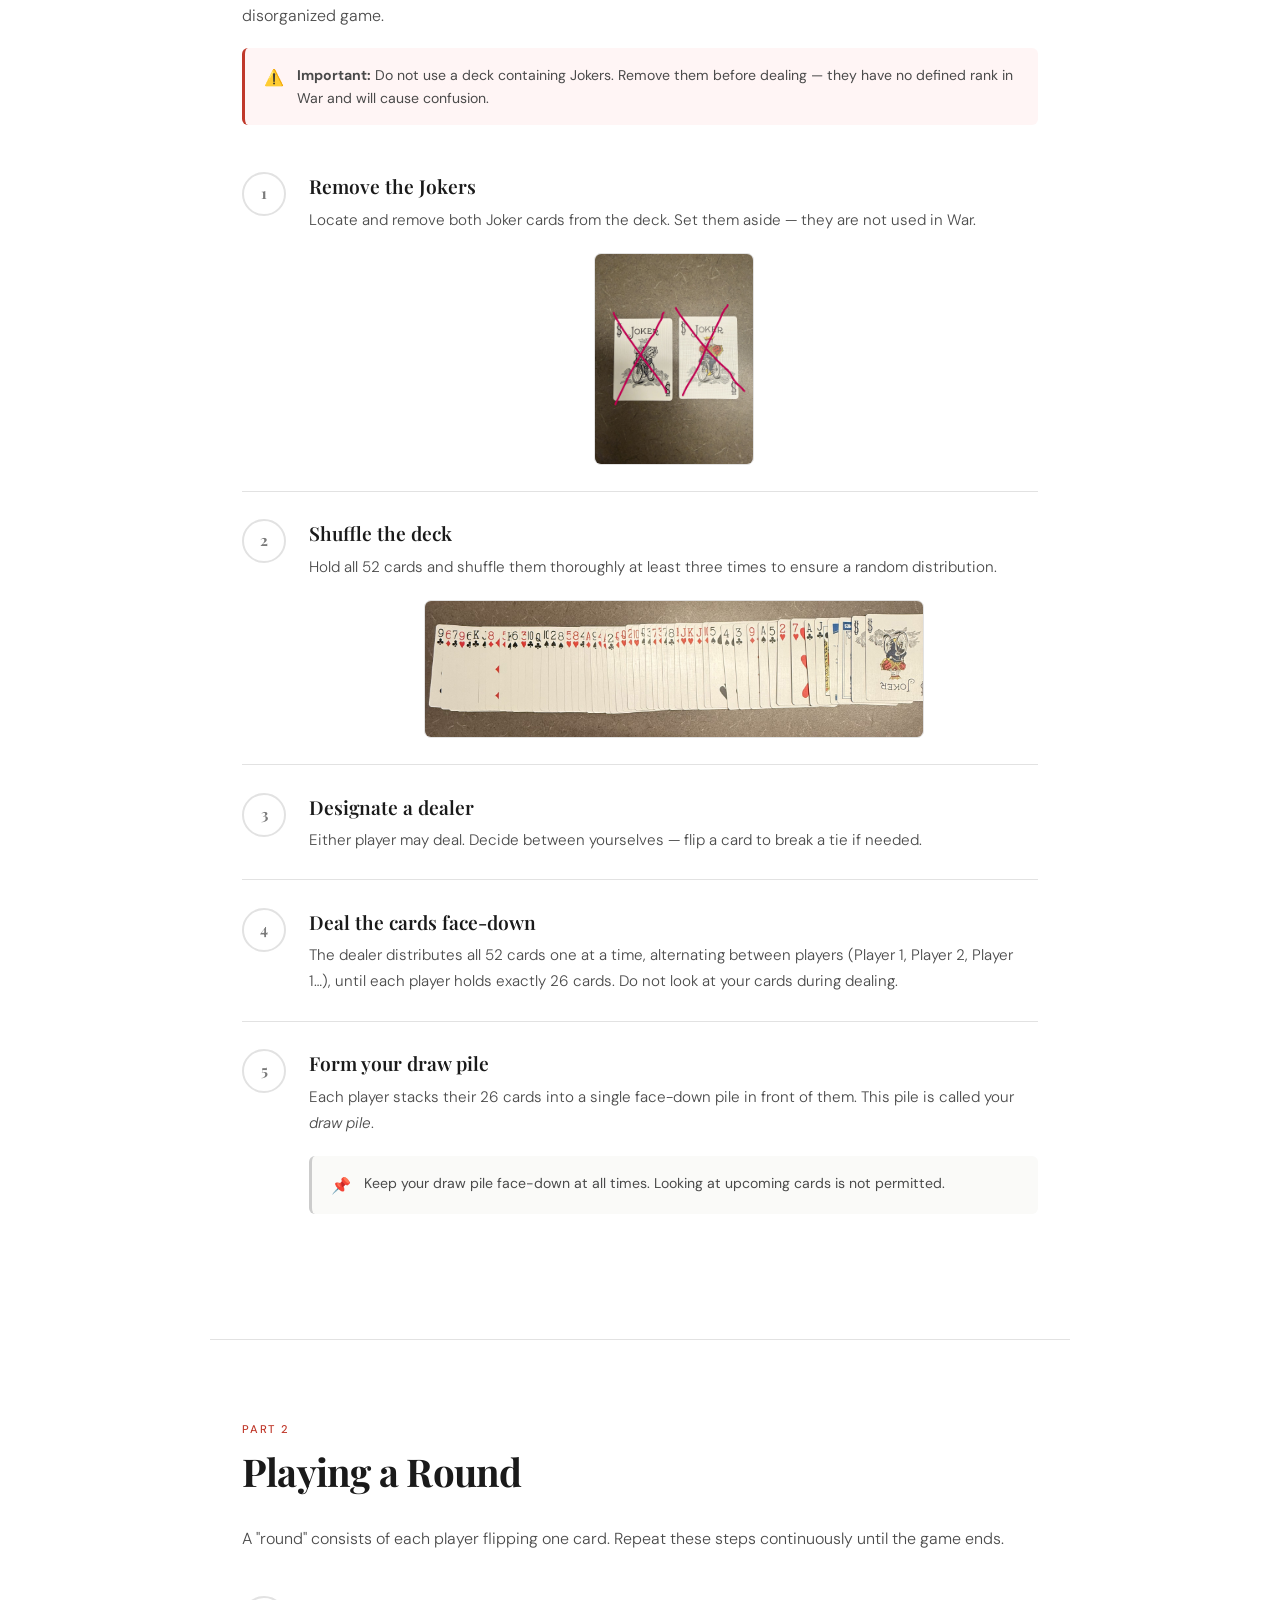
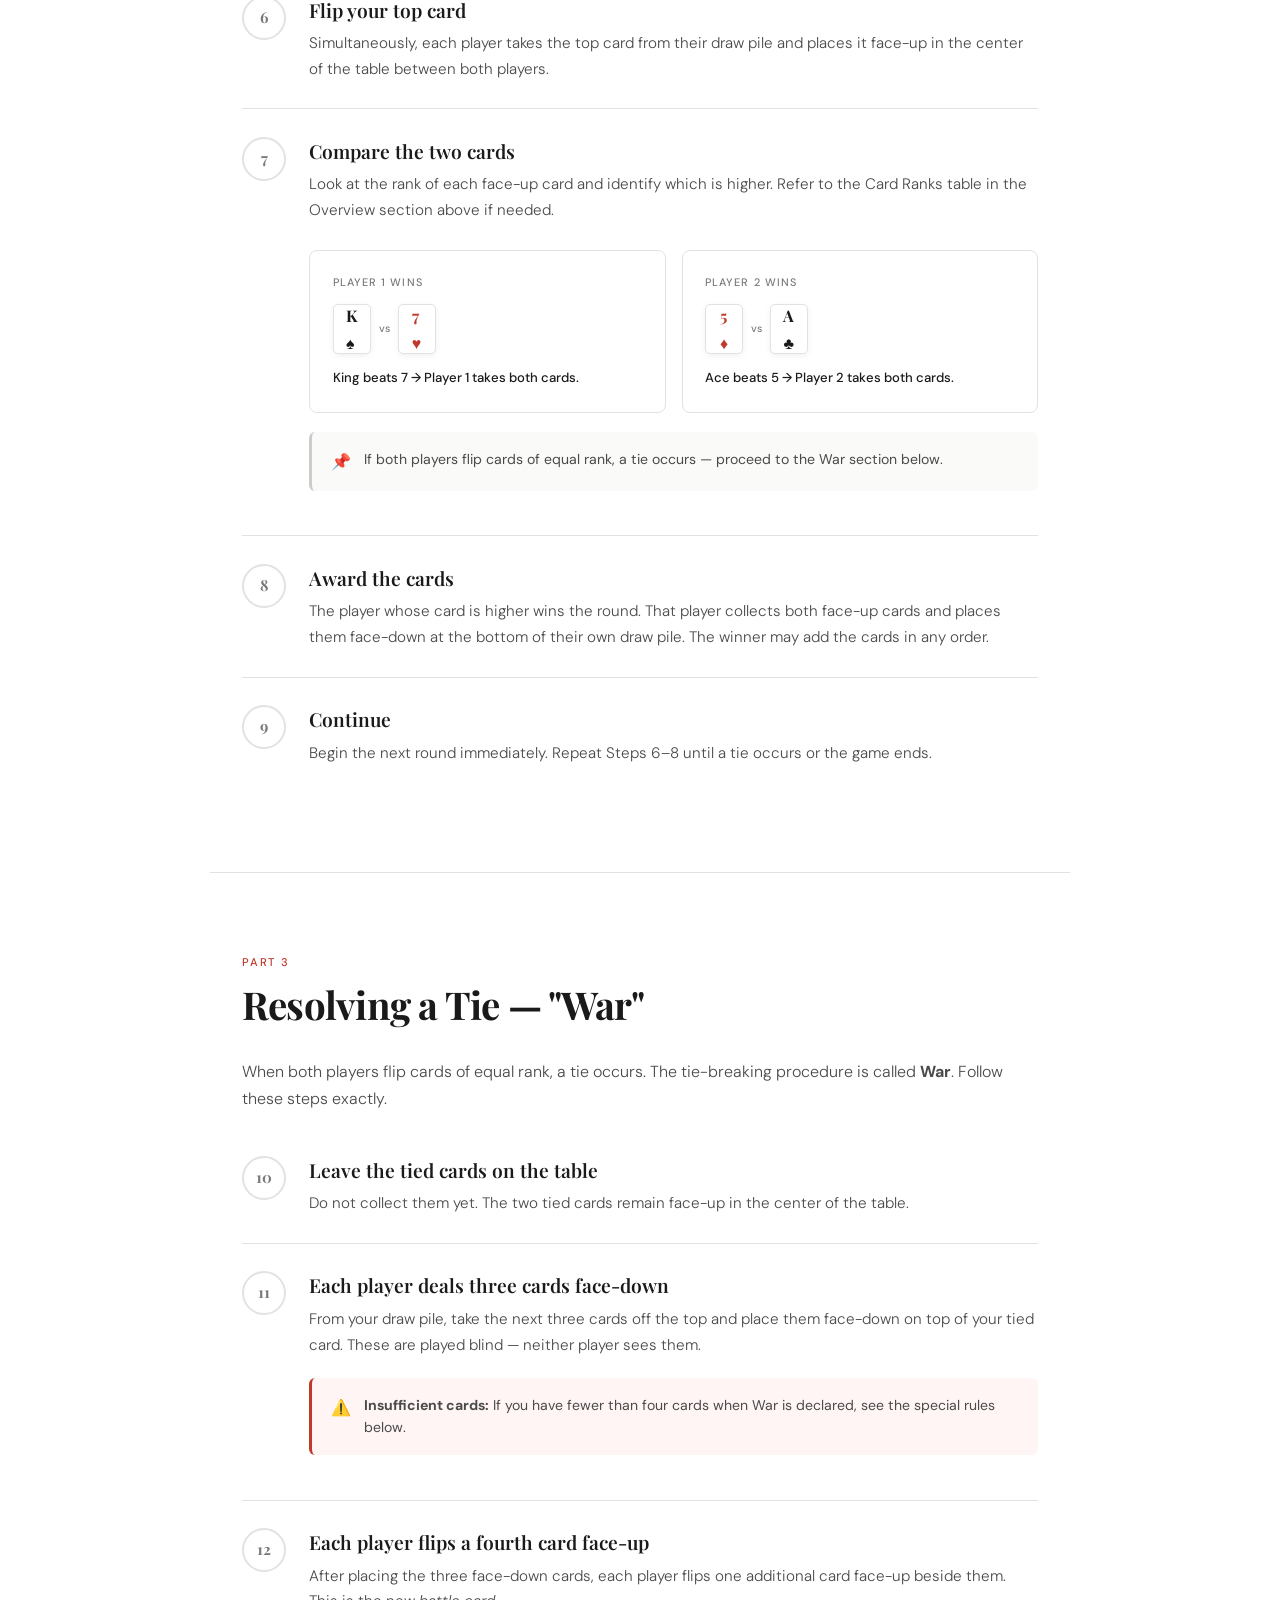
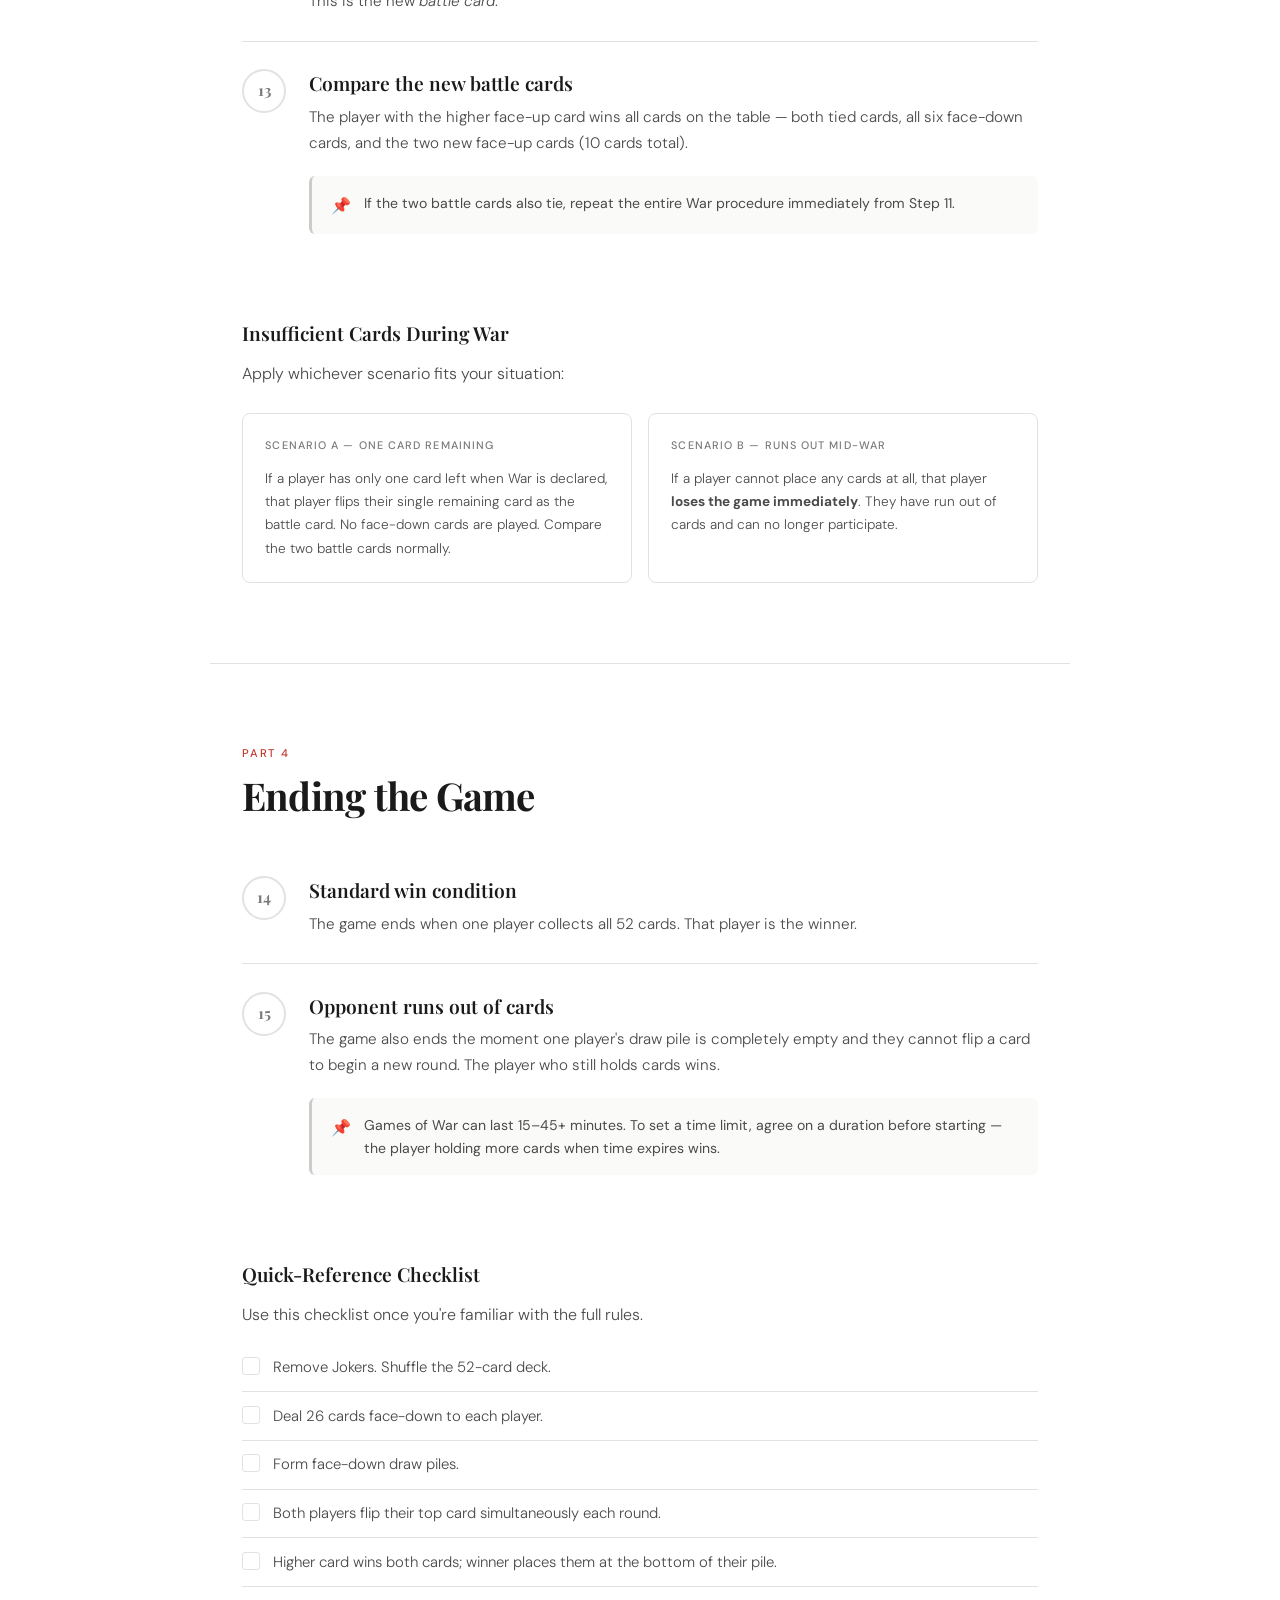
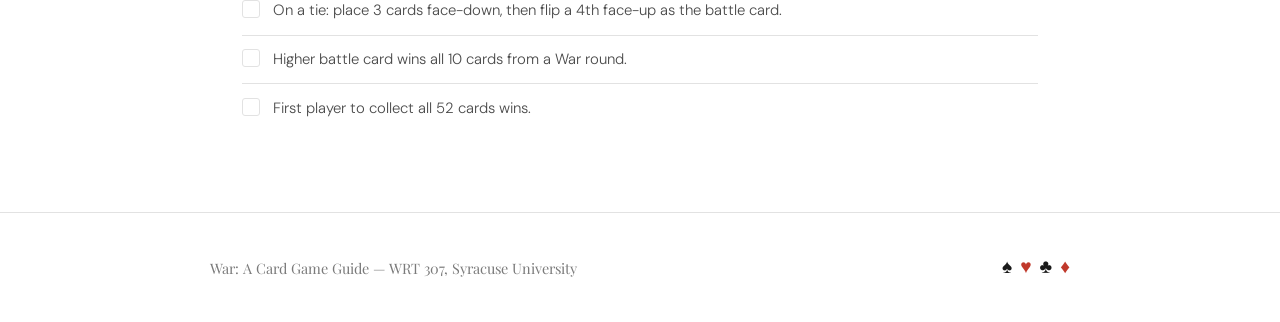
==== commit 6de08aae: "forgot a a page" ====
--- a/index.html
+++ b/index.html
@@ -22,6 +22,7 @@
       <li><a href="#play"      data-section="play">Play</a></li>
       <li><a href="#war"       data-section="war">War</a></li>
       <li><a href="video.html">Video</a></li>
+      <li><a href="best-practices.html">Best Practices</a></li>
       <li><a href="team.html">Team</a></li>
       <li><a href="memo.html">Memo</a></li>
     </ul>
@@ -64,7 +65,7 @@
     <div class="overview-cell"><div class="label">Ages</div><div class="value">6 and up</div></div>
     <div class="overview-cell"><div class="label">Equipment</div><div class="value">52 cards</div></div>
     <div class="overview-cell" style="grid-row:span 2;padding:0;overflow:hidden;">
-      <img src="/photos/cards-cropped.jpg" alt="A deck of playing cards" style="width:100%;height:100%;object-fit:cover;display:block;" />
+      <img src="photos/cards-cropped.jpg" alt="A deck of playing cards" style="width:100%;height:100%;object-fit:cover;display:block;" />
     </div>
     <div class="overview-cell"><div class="label">Skill level</div><div class="value">Beginner</div></div>
     <div class="overview-cell"><div class="label">Objective</div><div class="value">Win all cards</div></div>
